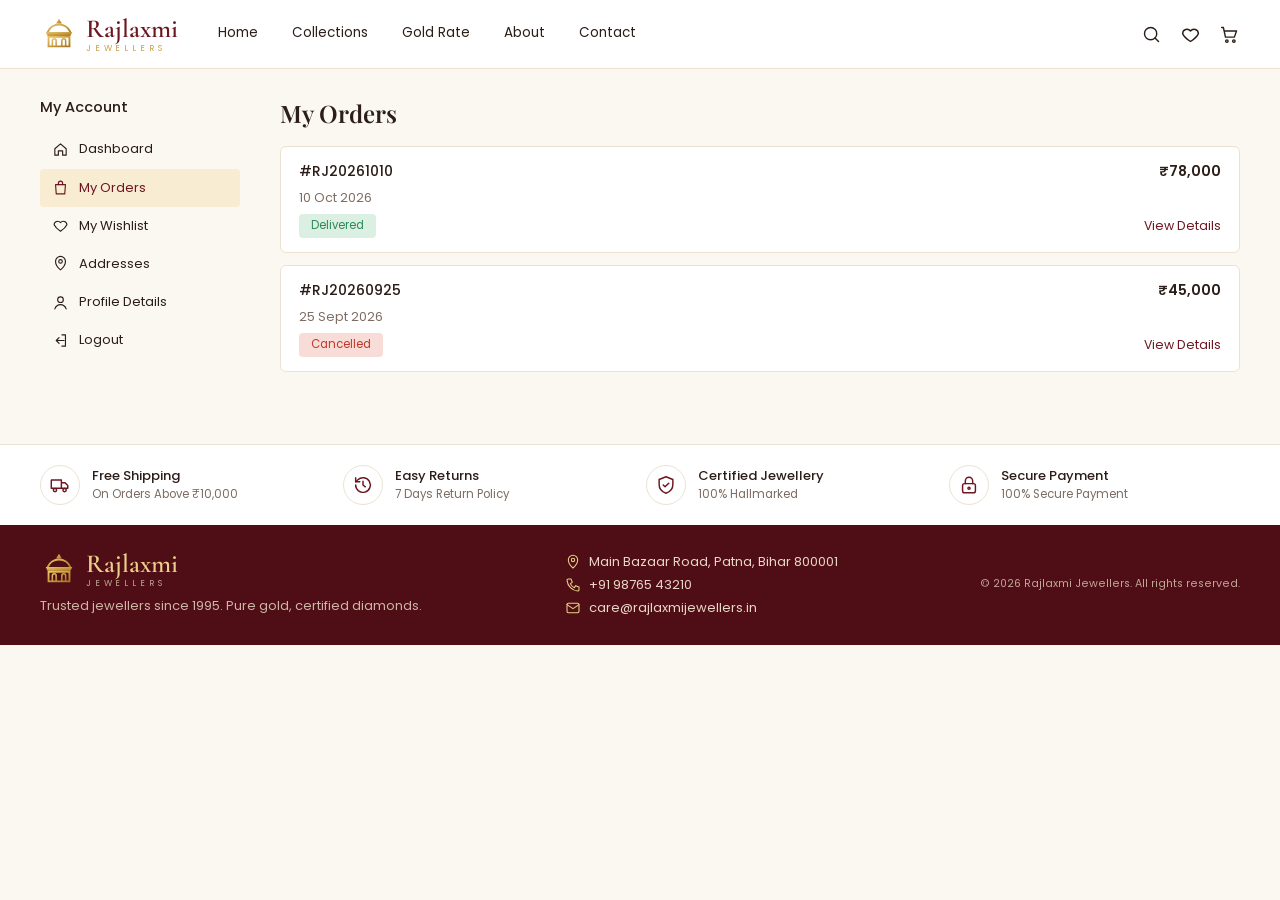
==== account.html @ 5b9be1eb "Add Rajlaxmi Jewellers storefront Static 8-page jewellery site: homepage, category, product, cart, c" ====
<!doctype html>
<html lang="en">
<head>
  <meta charset="utf-8">
  <meta name="viewport" content="width=device-width, initial-scale=1">
  <title>My Account | Rajlaxmi Jewellers</title>
  <link rel="stylesheet" href="css/style.css">
</head>
<body>
  <header id="site-header"></header>

  <main class="container">
    <div class="acct">
      <aside class="acct-side"><h3>My Account</h3><nav id="side"></nav></aside>

      <div>
        <div class="acct-pane" id="dashboard">
          <h1>Dashboard</h1>
          <p class="muted" style="margin-bottom:18px" id="hello"></p>
          <div class="stat-grid" id="stats"></div>
        </div>

        <div class="acct-pane" id="orders"><h1>My Orders</h1><div id="orderList"></div></div>

        <div class="acct-pane" id="wishlist"><h1>My Wishlist</h1><div class="pgrid cols-3" id="wishGrid"></div></div>

        <div class="acct-pane" id="addresses"><h1>Addresses</h1><div class="panel" id="addrBox"></div></div>

        <div class="acct-pane" id="profile">
          <h1>Profile Details</h1>
          <form class="panel" id="profForm">
            <div class="form-2">
              <div class="field"><label for="pName">Full Name</label><input id="pName"></div>
              <div class="field"><label for="pPhone">Phone Number</label><input id="pPhone" maxlength="10" inputmode="numeric"></div>
            </div>
            <button class="btn btn-primary btn-sm">Save Changes</button>
          </form>
        </div>
      </div>
    </div>
  </main>

  <div id="site-footer"></div>

  <script src="js/data.js"></script>
  <script src="js/app.js"></script>
  <script>
    // Sample history so the page isn't empty in the demo — set to [] for the live store
    const DEMO_ORDERS = [
      { id: "RJ20261010", date: "2026-10-10", items: [{ id: 3, qty: 1 }], total: 78000, status: "Delivered", method: "UPI" },
      { id: "RJ20260925", date: "2026-09-25", items: [{ id: 8, qty: 1 }], total: 45000, status: "Cancelled", method: "Card" },
    ];
    const orders = [...store.get("rj_orders", []), ...DEMO_ORDERS];
    const addr = store.get("rj_addr", null);

    const panes = [["dashboard", "home", "Dashboard"], ["orders", "bag", "My Orders"], ["wishlist", "heart", "My Wishlist"], ["addresses", "pin", "Addresses"], ["profile", "user", "Profile Details"]];
    $("#side").innerHTML = panes.map(([k, i, t]) => `<a href="#${k}" data-k="${k}">${icon(i)}${t}</a>`).join("") +
      `<a href="index.html" id="logout">${icon("logout")}Logout</a>`;
    function show() {
      const k = panes.some(([p]) => "#" + p === location.hash) ? location.hash.slice(1) : "orders";
      $$(".acct-pane, #side a").forEach((x) => x.classList.remove("active"));
      $("#" + k).classList.add("active");
      $(`#side [data-k=${k}]`).classList.add("active");
      if (k === "wishlist") renderWish();
    }
    addEventListener("hashchange", show);
    $("#logout").onclick = () => { try { localStorage.removeItem("rj_addr"); } catch {} };

    // Dashboard
    $("#hello").textContent = `Welcome back${addr && addr.name ? ", " + addr.name.split(" ")[0] : ""}!`;
    $("#stats").innerHTML = [[orders.length, "Total Orders"], [orders.filter((o) => o.status === "Processing").length, "In Progress"], [Wish.ids().length, "Wishlist Items"]]
      .map(([n, l]) => `<div class="stat"><b>${n}</b><small>${l}</small></div>`).join("");

    // Orders
    $("#orderList").innerHTML = orders.length ? orders.map((o, i) => `
      <div class="ocard">
        <b>#${o.id}</b><span class="amt">${inr(o.total)}</span>
        <span class="date">${fmtDate(o.date)}</span><span></span>
        <span class="badge b-${o.status.toLowerCase()}">${o.status}</span>
        <button class="view" data-o="${i}">View Details</button>
        <div class="details" hidden>
          ${o.items.map((it) => { const p = findProduct(it.id);
            return `<div class="mini-item"><img src="${p.img}" alt=""><div>${p.name}${it.qty > 1 ? " × " + it.qty : ""}<br><small class="muted">${itemSpec(it, p)}</small></div></div>`; }).join("")}
          <p class="muted" style="font-size:12.5px">Paid via ${o.method}${o.addr ? ` · Deliver to ${o.addr.city}, ${o.addr.state} ${o.addr.pin}` : ""}</p>
        </div>
      </div>`).join("") : `<div class="empty"><h3>No orders yet</h3><br><a href="category.html" class="btn btn-primary">Start Shopping</a></div>`;
    $("#orderList").onclick = (e) => {
      const b = e.target.closest("[data-o]"); if (!b) return;
      const d = b.parentElement.querySelector(".details"); d.hidden = !d.hidden;
      b.textContent = d.hidden ? "View Details" : "Hide Details";
    };

    // Wishlist
    function renderWish() {
      const ids = Wish.ids();
      $("#wishGrid").innerHTML = ids.length ? ids.map((id) => productCard(findProduct(id))).join("")
        : `<div class="empty" style="grid-column:1/-1"><h3>Your wishlist is empty</h3><p class="muted">Tap the ♡ on any product to save it here.</p></div>`;
    }

    // Addresses & profile
    $("#addrBox").innerHTML = addr && addr.line
      ? `<b style="font-weight:500">${addr.name}</b><p class="muted" style="margin:4px 0 14px">${addr.line}, ${addr.city}, ${addr.state} – ${addr.pin}<br>Phone: ${addr.phone}</p><a href="checkout.html" class="btn btn-soft btn-sm">Edit</a>`
      : `<p class="muted">No saved address yet. Tick “Use as default address” at checkout to save one.</p>`;
    if (addr) { $("#pName").value = addr.name || ""; $("#pPhone").value = addr.phone || ""; }
    $("#profForm").onsubmit = (e) => {
      e.preventDefault();
      store.set("rj_addr", { ...(store.get("rj_addr", {}) || {}), name: $("#pName").value.trim(), phone: $("#pPhone").value.trim() });
      toast("Profile saved");
    };

    show();
  </script>
</body>
</html>
---- css/style.css ----
@import url("https://fonts.googleapis.com/css2?family=Cormorant+Garamond:wght@500;600&family=Playfair+Display:wght@500;600&family=Poppins:wght@300;400;500;600&display=swap");

:root {
  --maroon: #6d1620;
  --maroon-d: #4f0d15;
  --gold: #c9a14a;
  --gold-l: #ecd08a;
  --gold-btn: #e9c56f;
  --gold-soft: #f8ecd2;
  --cream: #fbf7f1;
  --card: #fffdf9;
  --ink: #2b1d17;
  --muted: #7c6c62;
  --line: #ece2d3;
  --green: #2e8b57;
  --red: #c0392b;
  --radius: 8px;
  --shadow: 0 4px 18px rgba(79, 13, 21, 0.08);
  --display: "Cormorant Garamond", Georgia, serif;
  --serif: "Playfair Display", Georgia, serif;
  --sans: "Poppins", system-ui, sans-serif;
}

* { box-sizing: border-box; margin: 0; padding: 0; }
html { scroll-behavior: smooth; }
body { font-family: var(--sans); color: var(--ink); background: var(--cream); font-size: 14px; line-height: 1.55; overflow-x: hidden; }
a { color: inherit; text-decoration: none; }
button, input, select { font: inherit; color: inherit; }
button { cursor: pointer; background: none; border: 0; }
img, svg { display: block; max-width: 100%; }
h1, h2, h3 { font-family: var(--serif); font-weight: 500; line-height: 1.2; color: var(--ink); }
.container { width: min(1200px, 100% - 32px); margin-inline: auto; }
.narrow { width: min(760px, 100% - 32px); }
.muted { color: var(--muted); }
.ic { width: 20px; height: 20px; flex: none; }
[hidden] { display: none !important; }

/* Buttons */
.btn { display: inline-flex; align-items: center; justify-content: center; gap: 8px; padding: 11px 24px; border-radius: 6px; font-weight: 500; transition: .2s; border: 1px solid transparent; white-space: nowrap; }
.btn .ic { width: 16px; height: 16px; }
.btn-primary { background: var(--maroon); color: #fff; }
.btn-primary:hover { background: var(--maroon-d); }
.btn-primary:disabled { opacity: .7; cursor: wait; }
.btn-gold { background: var(--gold-btn); color: var(--ink); border-radius: 30px; }
.btn-gold:hover { background: var(--gold-l); }
.btn-soft { background: var(--gold-soft); color: var(--maroon-d); }
.btn-soft:hover { background: #f3e0b8; }
.btn-sm { padding: 8px 16px; font-size: 13px; }
.btn-block { width: 100%; padding: 14px; }
.link { color: var(--maroon); font-size: 13px; display: inline-flex; align-items: center; gap: 4px; }
.link .ic { width: 15px; height: 15px; }

/* Header */
#site-header { background: #fff; border-bottom: 1px solid var(--line); position: sticky; top: 0; z-index: 20; }
.header-row { display: flex; align-items: center; gap: 40px; height: 68px; position: relative; }
.logo { display: flex; align-items: center; gap: 8px; }
.logo-mark { width: 38px; height: 38px; }
.logo span { display: flex; flex-direction: column; line-height: 1; }
.logo b { font-family: var(--display); font-size: 26px; font-weight: 600; color: var(--maroon); }
.logo small { font-size: 8.5px; letter-spacing: .45em; color: var(--gold); margin-top: 2px; }
.nav { display: flex; gap: 34px; }
.nav a { font-size: 13.5px; padding: 6px 0; border-bottom: 1.5px solid transparent; }
.nav a:hover, .nav a.active { color: var(--maroon); border-color: var(--gold); }
.header-actions { margin-left: auto; display: flex; gap: 18px; align-items: center; }
.icon-btn { position: relative; display: grid; place-items: center; color: var(--ink); }
.icon-btn:hover { color: var(--maroon); }
.icon-btn .ic { width: 21px; height: 21px; }
.cart-count { position: absolute; top: -6px; right: -8px; background: var(--maroon); color: #fff; font-style: normal; font-size: 10px; min-width: 16px; height: 16px; border-radius: 8px; display: grid; place-items: center; padding: 0 4px; }
.menu-btn { display: none; }
.search-bar { display: flex; gap: 8px; padding: 0 0 14px; }
.search-bar input { flex: 1; min-width: 0; border: 1px solid var(--line); border-radius: 6px; padding: 9px 14px; outline: none; background: var(--cream); }

/* Hero */
.hero { position: relative; background: #1d0d06; color: #fff; overflow: hidden; }
.hero-img { position: absolute; inset: 0 0 0 auto; width: 62%; }
.hero-img img { width: 100%; height: 100%; object-fit: cover; }
.hero-img::before { content: ""; position: absolute; inset: 0; background: linear-gradient(90deg, #1d0d06 0%, #1d0d06cc 20%, transparent 55%); z-index: 1; }
.hero .container { position: relative; z-index: 2; min-height: 520px; display: flex; flex-direction: column; justify-content: center; align-items: flex-start; }
.hero h1 { font-family: var(--display); font-weight: 500; font-size: clamp(42px, 6vw, 76px); line-height: 1.02; color: #fbf3e4; }
.hero h1 span { display: block; }
.hero h1 .big { font-size: 1.12em; }
.hero p { margin: 22px 0 30px; font-size: 15px; color: #f0e2cf; display: flex; gap: 10px; flex-wrap: wrap; }
.hero p i { font-style: normal; color: var(--gold-l); }

/* Feature row */
.features { background: #fff; border-bottom: 1px solid var(--line); padding: 0; }
.features .container { display: grid; grid-template-columns: repeat(4, 1fr); }
.features div { display: flex; flex-direction: column; align-items: center; gap: 8px; padding: 22px 8px; font-size: 13px; position: relative; text-align: center; }
.features div + div::before { content: ""; position: absolute; left: 0; top: 25%; bottom: 25%; width: 1px; background: var(--line); }
.features .ic { width: 28px; height: 28px; color: var(--gold); }

/* Sections */
section { padding: 44px 0; }
.sec-head { display: flex; align-items: flex-end; justify-content: space-between; gap: 16px; margin-bottom: 22px; }
.sec-head h2 { font-size: 30px; font-weight: 600; }
.sec-head p { color: var(--muted); font-size: 13.5px; margin-top: 4px; }

/* Category tiles */
.cat-grid { display: grid; grid-template-columns: repeat(6, 1fr); gap: 14px; }
.cat-tile { background: #fff; border: 1px solid var(--line); border-radius: var(--radius); overflow: hidden; text-align: center; transition: .25s; }
.cat-tile:hover { box-shadow: var(--shadow); transform: translateY(-3px); }
.cat-tile img { aspect-ratio: 1; width: 100%; object-fit: cover; }
.cat-tile span { display: block; padding: 10px 6px; font-size: 13px; }

/* Gold rate */
.gold-rate { position: relative; border-radius: 10px; overflow: hidden; background: linear-gradient(100deg, #6b3d0e 0%, #a26d1e 30%, #c9953c 60%, #8a5714 100%); display: grid; grid-template-columns: 240px 1fr auto; align-items: center; gap: 24px; padding-right: 32px; min-height: 160px; }
.gold-rate > img { height: 100%; width: 100%; object-fit: cover; -webkit-mask-image: linear-gradient(90deg, #000 70%, transparent); mask-image: linear-gradient(90deg, #000 70%, transparent); }
.gold-rate h3 { font-family: var(--display); font-size: 28px; color: #fff8e8; text-align: center; margin-bottom: 12px; font-weight: 600; }
.rates { display: flex; gap: 14px; justify-content: center; flex-wrap: wrap; }
.rate { background: #fff8ea; border-radius: 8px; padding: 10px 22px; text-align: center; min-width: 150px; box-shadow: 0 2px 10px #0002; }
.rate small { display: block; font-size: 12px; color: var(--muted); }
.rate b { font-family: var(--serif); font-size: 22px; font-weight: 600; color: var(--ink); }
.rate b em { font-style: normal; font-size: 14px; }
.rate i { display: flex; align-items: center; justify-content: center; gap: 2px; font-style: normal; font-size: 11px; color: var(--green); }
.rate i .ic { width: 12px; height: 12px; }

/* Product card */
.pgrid { display: grid; grid-template-columns: repeat(4, 1fr); gap: 18px; }
.pgrid.cols-3 { grid-template-columns: repeat(3, 1fr); gap: 14px; }
.pcard { position: relative; background: var(--card); border: 1px solid var(--line); border-radius: var(--radius); overflow: hidden; transition: .25s; min-width: 0; }
.pcard:hover { box-shadow: var(--shadow); transform: translateY(-3px); }
.pcard-img { display: block; aspect-ratio: 1 / 1; overflow: hidden; background: #2a1408; }
.cols-3 .pcard-img { aspect-ratio: 73 / 86; }
.pcard-img img { width: 100%; height: 100%; object-fit: cover; transition: transform .4s; }
.pcard:hover .pcard-img img { transform: scale(1.05); }
.wish { position: absolute; top: 10px; right: 10px; color: #fff; filter: drop-shadow(0 1px 2px #0008); }
.wish .ic { width: 20px; height: 20px; }
.wish.on { color: #e14b5a; }
.wish.on .ic { fill: currentColor; }
.pcard-body { padding: 10px 12px 14px; display: flex; flex-direction: column; gap: 2px; }
.pcard-name { font-size: 13.5px; }
.pcard-name:hover { color: var(--maroon); }
.pcard-price { font-size: 15px; font-weight: 600; }
.dots { display: flex; justify-content: center; gap: 6px; margin-top: 18px; }
.dots i { width: 6px; height: 6px; border-radius: 50%; background: var(--line); }
.dots i.on { background: var(--maroon); }

/* Bridal banner */
.bridal { position: relative; border-radius: 10px; overflow: hidden; background: #2a0b0b; min-height: 260px; display: flex; align-items: center; }
.bridal img { position: absolute; inset: 0 0 0 auto; width: 58%; height: 100%; object-fit: cover; }
.bridal::before { content: ""; position: absolute; inset: 0; background: linear-gradient(90deg, #2a0b0b 38%, #2a0b0bb0 50%, transparent 70%); z-index: 1; }
.bridal .txt { position: relative; z-index: 2; padding: 36px 40px; }
.bridal h2 { font-family: var(--display); font-size: 44px; color: #fbf3e4; font-weight: 500; line-height: 1; }
.bridal p { font-family: var(--display); font-size: 24px; color: #efdcc4; margin: 6px 0 22px; }

/* Service strip + footer */
.service-strip { background: #fff; border-top: 1px solid var(--line); }
.service-strip .container { display: grid; grid-template-columns: repeat(4, 1fr); gap: 12px; padding: 20px 0; }
.service-strip div { display: flex; align-items: center; gap: 12px; }
.service-strip .ic { width: 22px; height: 22px; padding: 8px; border: 1px solid var(--line); border-radius: 50%; color: var(--maroon); box-sizing: content-box; }
.service-strip b { display: block; font-size: 13px; font-weight: 500; }
.service-strip small { display: block; font-size: 11.5px; color: var(--muted); }
.footer { background: var(--maroon-d); color: #e8d6c6; font-size: 13px; }
.footer .container { display: flex; justify-content: space-between; align-items: center; gap: 24px; padding: 24px 0; flex-wrap: wrap; }
.footer .logo b { color: var(--gold-l); }
.footer .container > div:first-child p { margin-top: 8px; color: #cdb6a5; }
.footer p { display: flex; gap: 8px; align-items: center; margin: 3px 0; }
.footer p .ic { width: 16px; height: 16px; color: var(--gold-l); }
.footer small { color: #bfa695; }

/* Breadcrumb */
.crumbs { font-size: 12.5px; color: var(--muted); padding: 18px 0; display: flex; gap: 8px; flex-wrap: wrap; }
.crumbs a:hover { color: var(--maroon); }
.crumbs b { font-weight: 400; color: var(--ink); }

/* Category page */
.shop { display: grid; grid-template-columns: 220px 1fr; gap: 32px; padding-bottom: 50px; align-items: start; }
.shop > * { min-width: 0; }
.filters h4 { font-size: 14px; font-weight: 600; margin: 4px 0 12px; }
.fgroup { margin-bottom: 26px; }
.fcats a { display: block; padding: 7px 12px; font-size: 13px; border-radius: 4px; }
.fcats a.active { background: var(--gold-soft); color: var(--maroon); }
.fcats a:hover { color: var(--maroon); }
.fgroup label { display: flex; align-items: center; gap: 10px; font-size: 13px; padding: 4px 0; cursor: pointer; }
input[type="checkbox"], input[type="radio"] { accent-color: var(--maroon); width: 15px; height: 15px; }
.range { position: relative; height: 18px; }
.range input { position: absolute; inset: 0; width: 100%; pointer-events: none; appearance: none; -webkit-appearance: none; background: none; z-index: 2; }
.range input::-webkit-slider-thumb { pointer-events: auto; -webkit-appearance: none; width: 14px; height: 14px; border-radius: 50%; background: var(--maroon); cursor: pointer; }
.range input::-moz-range-thumb { pointer-events: auto; width: 14px; height: 14px; border: 0; border-radius: 50%; background: var(--maroon); cursor: pointer; }
.range .track { position: absolute; top: 8px; left: 0; right: 0; height: 2px; background: var(--line); }
.range .fill { position: absolute; top: 8px; height: 2px; background: var(--maroon); }
.range-vals { font-size: 12px; color: var(--muted); margin-top: 8px; }
.select { border: 1px solid var(--line); background: #fff; border-radius: 6px; padding: 8px 12px; font-size: 13px; outline: none; }
.shop-head { display: flex; justify-content: space-between; align-items: flex-start; gap: 12px; margin-bottom: 18px; flex-wrap: wrap; }
.shop-head h1 { font-size: 26px; font-weight: 600; }
.shop-head p { font-size: 12.5px; color: var(--muted); }
.shop-head label { font-size: 12.5px; display: flex; align-items: center; gap: 10px; }
.filter-toggle { display: none; }
.empty { text-align: center; padding: 50px 20px; background: #fff; border: 1px dashed var(--line); border-radius: var(--radius); }

/* Product page */
.pdp { display: grid; grid-template-columns: 1.15fr 1fr; gap: 40px; padding-bottom: 36px; }
.pdp > * { min-width: 0; }
.gallery { display: grid; grid-template-columns: 76px 1fr; gap: 12px; align-self: start; }
.thumbs { display: flex; flex-direction: column; gap: 10px; }
.thumbs button { aspect-ratio: 1; border-radius: 6px; overflow: hidden; border: 1.5px solid var(--line); background: #fff; display: grid; place-items: center; color: var(--muted); }
.thumbs button.active { border-color: var(--gold); }
.thumbs img { width: 100%; height: 100%; object-fit: cover; }
.thumbs .ic { width: 22px; height: 22px; }
.main-img { position: relative; border-radius: 8px; overflow: hidden; aspect-ratio: 161 / 208; background: #3a0d12; max-height: 640px; }
.main-img img { width: 100%; height: 100%; object-fit: cover; }
.main-img .wish { top: 14px; right: 14px; }
.pinfo .tag { display: inline-block; background: var(--gold-l); color: var(--ink); font-size: 11px; padding: 2px 8px; border-radius: 3px; }
.pinfo h1 { font-size: 30px; font-weight: 600; margin: 8px 0 4px; }
.code { font-size: 12.5px; color: var(--muted); }
.rating { display: flex; align-items: center; gap: 6px; margin: 8px 0 16px; font-size: 12.5px; color: var(--muted); }
.star-row { display: inline-flex; gap: 1px; color: #d8cbb5; }
.star-row .ic { width: 15px; height: 15px; fill: currentColor; stroke: none; }
.star-row .ic.on { color: #e8a317; }
.price-line { display: flex; justify-content: space-between; align-items: flex-end; flex-wrap: wrap; gap: 8px; }
.price-line b { font-family: var(--serif); font-size: 34px; font-weight: 600; }
.stock { color: var(--green); font-size: 12.5px; display: flex; align-items: center; gap: 6px; }
.stock::before { content: ""; width: 8px; height: 8px; border-radius: 50%; background: currentColor; }
.opt { margin-top: 20px; }
.opt h4 { font-size: 13px; font-weight: 500; margin-bottom: 8px; }
.chips { display: flex; gap: 10px; flex-wrap: wrap; }
.chip { border: 1px solid var(--line); background: #fff; padding: 8px 14px; border-radius: 4px; font-size: 13px; }
.chip.active { border: 1.5px solid var(--ink); font-weight: 500; }
.opt .select { width: 100%; padding: 11px 12px; }
.buy-grid { display: grid; grid-template-columns: auto 1fr; gap: 12px 16px; margin-top: 24px; align-items: center; }
.buy-grid .btn-soft { grid-column: 2; }
.qty { display: inline-flex; align-items: center; border: 1px solid var(--line); border-radius: 4px; background: #fff; }
.qty button { width: 34px; height: 38px; font-size: 18px; color: var(--muted); }
.qty button:hover { color: var(--maroon); }
.qty input { width: 40px; text-align: center; border: 0; outline: none; background: none; }
.qty.sm button { width: 28px; height: 30px; font-size: 16px; }
.qty.sm input { width: 30px; }
.trust-row { display: grid; grid-template-columns: repeat(4, 1fr); gap: 8px; margin: 28px 0; }
.trust-row div { display: flex; align-items: center; gap: 6px; font-size: 11.5px; color: var(--muted); }
.trust-row .ic { width: 22px; height: 22px; color: var(--gold); }
.tab-btns { display: flex; gap: 46px; border-bottom: 1px solid var(--line); overflow-x: auto; }
.tab-btns button { padding: 10px 0; font-size: 13.5px; color: var(--muted); border-bottom: 2px solid transparent; white-space: nowrap; }
.tab-btns button.active { color: var(--maroon); border-color: var(--maroon); font-weight: 500; }
.tab-pane { display: none; padding: 18px 0 40px; font-size: 13.5px; color: #4a3b33; }
.tab-pane.active { display: block; }
.tab-pane ul { padding-left: 20px; margin-top: 12px; }
.tab-pane li { margin: 6px 0; }
.tab-pane li::marker { color: var(--maroon); }
.spec { width: 100%; border-collapse: collapse; }
.spec td { padding: 9px 0; border-bottom: 1px solid var(--line); }
.spec td:first-child { color: var(--muted); width: 40%; }
.review { padding: 12px 0; border-bottom: 1px solid var(--line); }

/* Cart */
.cart-head { display: flex; justify-content: space-between; align-items: baseline; margin: 30px 0 22px; }
.cart-head h1 { font-size: 30px; font-weight: 600; }
.cart-head h1 small { font-family: var(--sans); font-size: 14px; font-weight: 400; color: var(--muted); }
.cart-head button { color: var(--red); font-size: 13px; }
.citem { display: grid; grid-template-columns: auto 104px 1fr auto; gap: 18px; align-items: center; padding: 14px 0; border-bottom: 1px solid var(--line); }
.citem .thumb { aspect-ratio: 1; border-radius: 6px; overflow: hidden; }
.citem .thumb img { width: 100%; height: 100%; object-fit: cover; }
.citem h4 { font-size: 14.5px; font-weight: 500; }
.citem small { font-size: 12.5px; color: var(--muted); }
.citem .right { display: flex; flex-direction: column; justify-content: space-between; align-items: flex-end; align-self: stretch; padding: 4px 0; }
.citem .right b { font-weight: 500; font-size: 15px; }
.citem .x { color: var(--muted); }
.citem .x:hover { color: var(--red); }
.citem .x .ic { width: 16px; height: 16px; }
.citem .qty { margin-top: 12px; }
.citem.off .thumb, .citem.off h4, .citem.off .right b { opacity: .45; }
.price-box { border-top: 1px solid var(--line); margin: 26px 0 56px; padding-top: 22px; }
.price-box h3 { font-size: 21px; margin-bottom: 14px; }
.sum-row { display: flex; justify-content: space-between; padding: 6px 0; font-size: 14px; color: #4a3b33; }
.sum-row.total { border-top: 1px solid var(--line); margin-top: 10px; padding-top: 16px; font-size: 19px; font-weight: 600; color: var(--ink); }
.price-box .btn { margin-top: 18px; }

/* Checkout */
.stepper { list-style: none; display: flex; justify-content: center; align-items: flex-start; margin: 26px 0 30px; }
.stepper li { display: flex; flex-direction: column; align-items: center; gap: 4px; font-size: 12.5px; color: var(--muted); position: relative; width: 120px; }
.stepper li:not(:last-child)::after { content: ""; position: absolute; top: 13px; left: calc(50% + 20px); width: calc(100% - 40px); height: 1px; background: var(--line); }
.stepper li span { width: 26px; height: 26px; border-radius: 50%; display: grid; place-items: center; font-size: 12px; background: #eee6da; color: var(--muted); }
.stepper li em { font-style: normal; }
.stepper li.active { color: var(--maroon); font-weight: 500; }
.stepper li.active span { background: var(--maroon); color: #fff; }
.stepper.inline li { flex-direction: row; gap: 10px; width: 170px; }
.stepper.inline li:not(:last-child)::after { top: 13px; left: auto; right: 10px; width: 46px; }
.checkout { display: grid; grid-template-columns: 1fr 1fr; gap: 48px; }
.checkout > * { min-width: 0; }
.checkout h2 { font-size: 21px; font-weight: 600; margin-bottom: 16px; }
.field { margin-bottom: 14px; }
.field label { display: block; font-size: 12.5px; margin-bottom: 5px; }
.field input, .field select { width: 100%; border: 1px solid var(--line); border-radius: 5px; padding: 10px 12px; background: #fff; outline: none; }
.field input:focus, .field select:focus { border-color: var(--gold); box-shadow: 0 0 0 3px #c9a14a22; }
.field.err input, .field.err select { border-color: var(--red); }
.field .msg { color: var(--red); font-size: 11.5px; display: none; margin-top: 3px; }
.field.err .msg { display: block; }
.mini-item { display: grid; grid-template-columns: 52px 1fr; gap: 14px; align-items: start; padding: 10px 0; font-size: 13px; }
.mini-item img { width: 52px; height: 52px; border-radius: 4px; object-fit: cover; }
.mini-item b { display: block; text-align: right; font-weight: 500; margin-top: 4px; }
.mini-list { border-bottom: 1px solid var(--line); padding-bottom: 10px; margin-bottom: 14px; }
.default-addr { display: flex; gap: 8px; align-items: center; margin-top: 18px; font-size: 13px; }
.checkout-cta { margin: 26px 0 56px; }

/* Payment */
.pay-title { font-size: 16px; font-weight: 500; margin-bottom: 12px; }
.pay-opt { display: flex; align-items: center; gap: 14px; border: 1px solid var(--line); border-radius: 6px; padding: 14px 16px; margin-bottom: 10px; cursor: pointer; background: #fff; font-size: 13.5px; flex-wrap: wrap; }
.pay-opt:has(input:checked) { border-color: var(--maroon); background: #fffaf3; }
.pay-opt input { width: 18px; height: 18px; }
.pay-opt .logos { margin-left: auto; display: flex; gap: 5px; }
.pay-opt .logos i { font-style: normal; font-size: 10px; font-weight: 700; padding: 2px 6px; border-radius: 3px; border: 1px solid var(--line); background: #fff; }
.pay-extra { padding: 4px 16px 14px 48px; margin: -6px 0 10px; display: none; }
.pay-opt:has(input:checked) + .pay-extra { display: block; }
.pay-extra .field { margin-bottom: 10px; }
.pay-extra .row { display: grid; grid-template-columns: 1fr 1fr; gap: 10px; }
.secure-box { display: flex; gap: 12px; align-items: center; margin: 24px 0; }
.secure-box .ic { width: 28px; height: 28px; color: var(--gold); }
.secure-box b { font-weight: 500; font-size: 13.5px; }
.secure-box small { display: block; color: var(--muted); font-size: 12px; }

/* Success */
.success { text-align: center; padding: 50px 0 60px; }
.tick { width: 74px; height: 74px; border-radius: 50%; background: var(--green); color: #fff; display: grid; place-items: center; margin: 0 auto 22px; animation: pop .45s ease; }
.tick .ic { width: 40px; height: 40px; stroke-width: 2.6; }
@keyframes pop { from { transform: scale(.4); opacity: 0; } }
.success h1 { font-size: 28px; font-weight: 600; }
.success > p { color: var(--muted); margin-top: 10px; font-size: 13.5px; }
.order-kv { text-align: left; border: 1px solid var(--line); border-radius: 6px; padding: 8px 20px; margin: 30px 0; background: #fff; }
.order-kv div { display: flex; justify-content: space-between; gap: 12px; padding: 9px 0; font-size: 13.5px; color: var(--muted); }
.order-kv div + div { border-top: 1px solid #f3ece2; }
.order-kv b { color: var(--ink); font-weight: 500; text-align: right; }
.success .text-link { display: inline-block; margin-top: 18px; color: var(--maroon); text-decoration: underline; text-underline-offset: 4px; font-weight: 500; }

/* Account */
.acct { display: grid; grid-template-columns: 200px 1fr; gap: 40px; padding: 30px 0 60px; align-items: start; }
.acct > * { min-width: 0; }
.acct-side h3 { font-family: var(--sans); font-size: 14.5px; font-weight: 500; margin-bottom: 14px; }
.acct-side a { display: flex; align-items: center; gap: 10px; padding: 9px 12px; font-size: 13px; border-radius: 4px; }
.acct-side a .ic { width: 17px; height: 17px; }
.acct-side a.active { background: var(--gold-soft); color: var(--maroon); }
.acct-side a:hover { color: var(--maroon); }
.acct h1 { font-size: 24px; font-weight: 600; margin-bottom: 18px; }
.acct-pane { display: none; }
.acct-pane.active { display: block; }
.ocard { background: #fff; border: 1px solid var(--line); border-radius: 6px; padding: 14px 18px; margin-bottom: 12px; display: grid; grid-template-columns: 1fr auto; gap: 6px 12px; }
.ocard b { font-weight: 500; }
.ocard .date { font-size: 12.5px; color: var(--muted); }
.ocard .amt { text-align: right; font-weight: 600; }
.ocard .view { color: var(--maroon); font-size: 12.5px; text-align: right; align-self: center; }
.ocard .details { grid-column: 1 / -1; border-top: 1px solid var(--line); margin-top: 6px; padding-top: 6px; }
.badge { display: inline-block; justify-self: start; font-size: 11.5px; padding: 3px 12px; border-radius: 4px; }
.b-processing { background: #fbe9c8; color: #9a6510; }
.b-delivered { background: #dcefe3; color: var(--green); }
.b-cancelled { background: #f8dcd8; color: var(--red); }
.stat-grid { display: grid; grid-template-columns: repeat(3, 1fr); gap: 12px; }
.stat { background: #fff; border: 1px solid var(--line); border-radius: 6px; padding: 16px; }
.stat b { font-family: var(--serif); font-size: 26px; display: block; }
.stat small { color: var(--muted); }
.panel { background: #fff; border: 1px solid var(--line); border-radius: 6px; padding: 20px; }
.form-2 { display: grid; grid-template-columns: 1fr 1fr; gap: 0 14px; }

/* Toast */
.toast { position: fixed; left: 50%; bottom: 24px; transform: translate(-50%, 120px); background: var(--ink); color: #fff; padding: 10px 18px; border-radius: 30px; display: flex; gap: 8px; align-items: center; transition: .3s; z-index: 99; font-size: 13px; }
.toast .ic { color: var(--gold-l); width: 17px; height: 17px; }
.toast.show { transform: translate(-50%, 0); }

/* ---------- Responsive ---------- */
@media (max-width: 1000px) {
  .header-row { gap: 20px; }
  .nav { gap: 20px; }
  .cat-grid { grid-template-columns: repeat(3, 1fr); }
  .gold-rate { grid-template-columns: 1fr; padding: 0 20px 24px; text-align: center; }
  .gold-rate > img { height: 140px; -webkit-mask-image: linear-gradient(180deg, #000 60%, transparent); mask-image: linear-gradient(180deg, #000 60%, transparent); }
  .gold-rate .btn { justify-self: center; }
  .service-strip .container { grid-template-columns: repeat(2, 1fr); }
}
@media (max-width: 820px) {
  .menu-btn { display: grid; }
  .nav { display: none; position: absolute; top: 68px; left: -16px; right: -16px; background: #fff; flex-direction: column; gap: 0; padding: 4px 16px; border-bottom: 1px solid var(--line); }
  .nav.open { display: flex; }
  .nav a { padding: 12px 0; border-bottom: 1px solid var(--line); }
  .hero-img { width: 100%; opacity: .55; }
  .hero-img::before { background: linear-gradient(90deg, #1d0d06 0%, #1d0d0699 60%, transparent); }
  .hero .container { min-height: 440px; }
  .pgrid { grid-template-columns: repeat(2, 1fr); }
  .shop, .pdp, .checkout, .acct { grid-template-columns: 1fr; }
  .filters { display: none; }
  .filters.open { display: block; background: #fff; border: 1px solid var(--line); border-radius: 8px; padding: 18px; }
  .filter-toggle { display: inline-flex; }
  .bridal img { width: 100%; opacity: .5; }
  .bridal::before { background: linear-gradient(90deg, #2a0b0b 10%, transparent); }
  .acct-side { display: flex; overflow-x: auto; gap: 4px; }
  .acct-side h3 { display: none; }
  .acct-side a { white-space: nowrap; }
}
@media (max-width: 560px) {
  section { padding: 32px 0; }
  .logo b { font-size: 22px; }
  .header-actions { gap: 14px; }
  .features .container { grid-template-columns: repeat(2, 1fr); }
  .features div:nth-child(3)::before { display: none; }
  .cat-grid { grid-template-columns: repeat(2, 1fr); }
  .sec-head h2 { font-size: 24px; }
  .pgrid, .pgrid.cols-3 { grid-template-columns: repeat(2, minmax(0, 1fr)); gap: 12px; }
  .gallery { grid-template-columns: 1fr; }
  .thumbs { flex-direction: row; order: 2; }
  .thumbs button { width: 56px; }
  .trust-row { grid-template-columns: repeat(2, 1fr); }
  .tab-btns { gap: 24px; }
  .citem { grid-template-columns: auto 72px 1fr; }
  .citem .right { grid-column: 2 / -1; flex-direction: row; align-items: center; }
  .service-strip .container { grid-template-columns: 1fr; }
  .stat-grid, .form-2, .pay-extra .row { grid-template-columns: 1fr; }
  .stepper.inline li { width: auto; font-size: 0; }
  .stepper.inline li:not(:last-child) { margin-right: 50px; }
  .stepper.inline li:not(:last-child)::after { right: -40px; width: 30px; }
  .bridal h2 { font-size: 34px; }
}
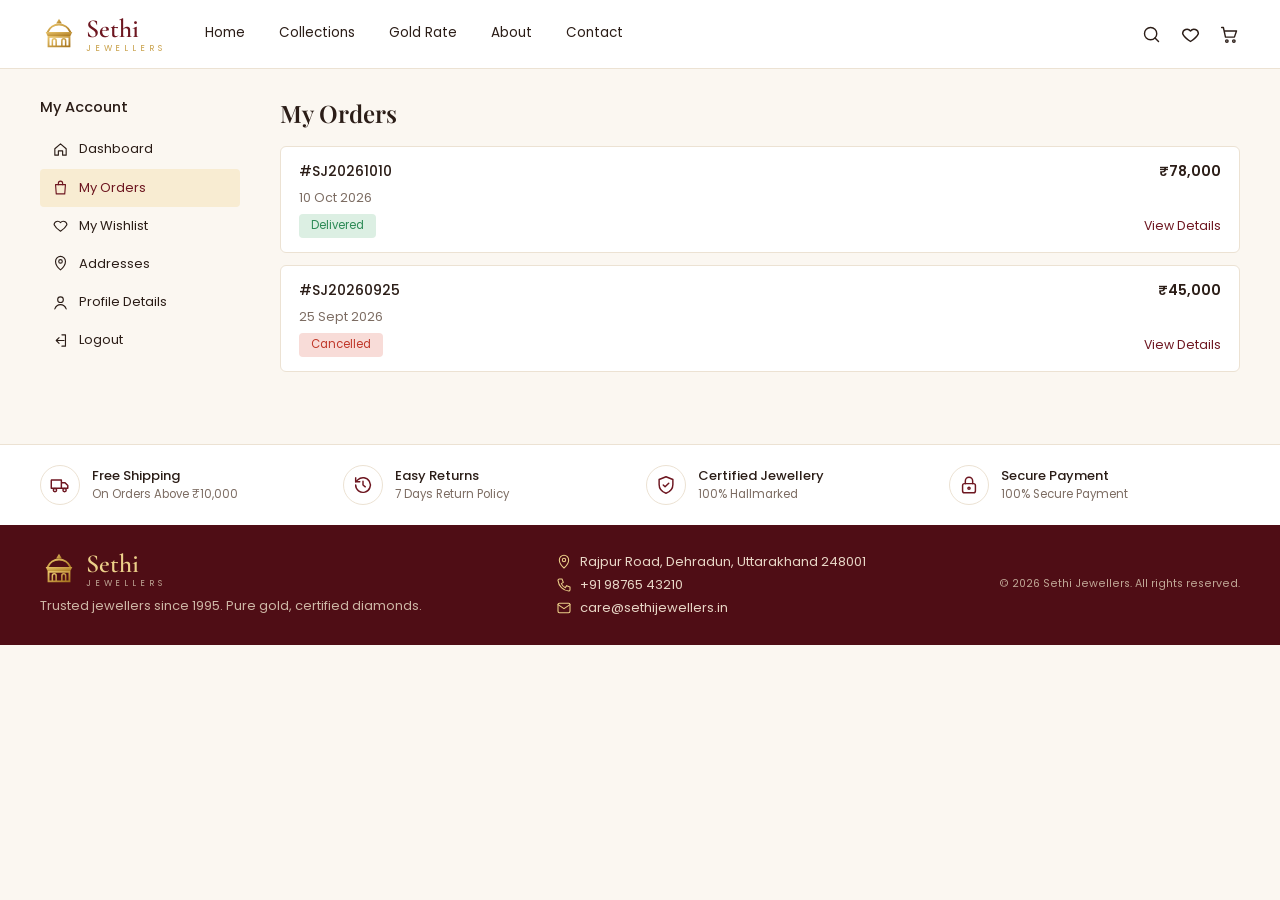
==== commit 05441315: "Rebrand to Sethi Jewellers, Dehradun; use high-quality photos - Rename store to Sethi Jewellers with" ====
--- a/account.html
+++ b/account.html
@@ -3,7 +3,7 @@
 <head>
   <meta charset="utf-8">
   <meta name="viewport" content="width=device-width, initial-scale=1">
-  <title>My Account | Rajlaxmi Jewellers</title>
+  <title>My Account | Sethi Jewellers</title>
   <link rel="stylesheet" href="css/style.css">
 </head>
 <body>
@@ -47,8 +47,8 @@
   <script>
     // Sample history so the page isn't empty in the demo — set to [] for the live store
     const DEMO_ORDERS = [
-      { id: "RJ20261010", date: "2026-10-10", items: [{ id: 3, qty: 1 }], total: 78000, status: "Delivered", method: "UPI" },
-      { id: "RJ20260925", date: "2026-09-25", items: [{ id: 8, qty: 1 }], total: 45000, status: "Cancelled", method: "Card" },
+      { id: "SJ20261010", date: "2026-10-10", items: [{ id: 3, qty: 1 }], total: 78000, status: "Delivered", method: "UPI" },
+      { id: "SJ20260925", date: "2026-09-25", items: [{ id: 8, qty: 1 }], total: 45000, status: "Cancelled", method: "Card" },
     ];
     const orders = [...store.get("rj_orders", []), ...DEMO_ORDERS];
     const addr = store.get("rj_addr", null);
